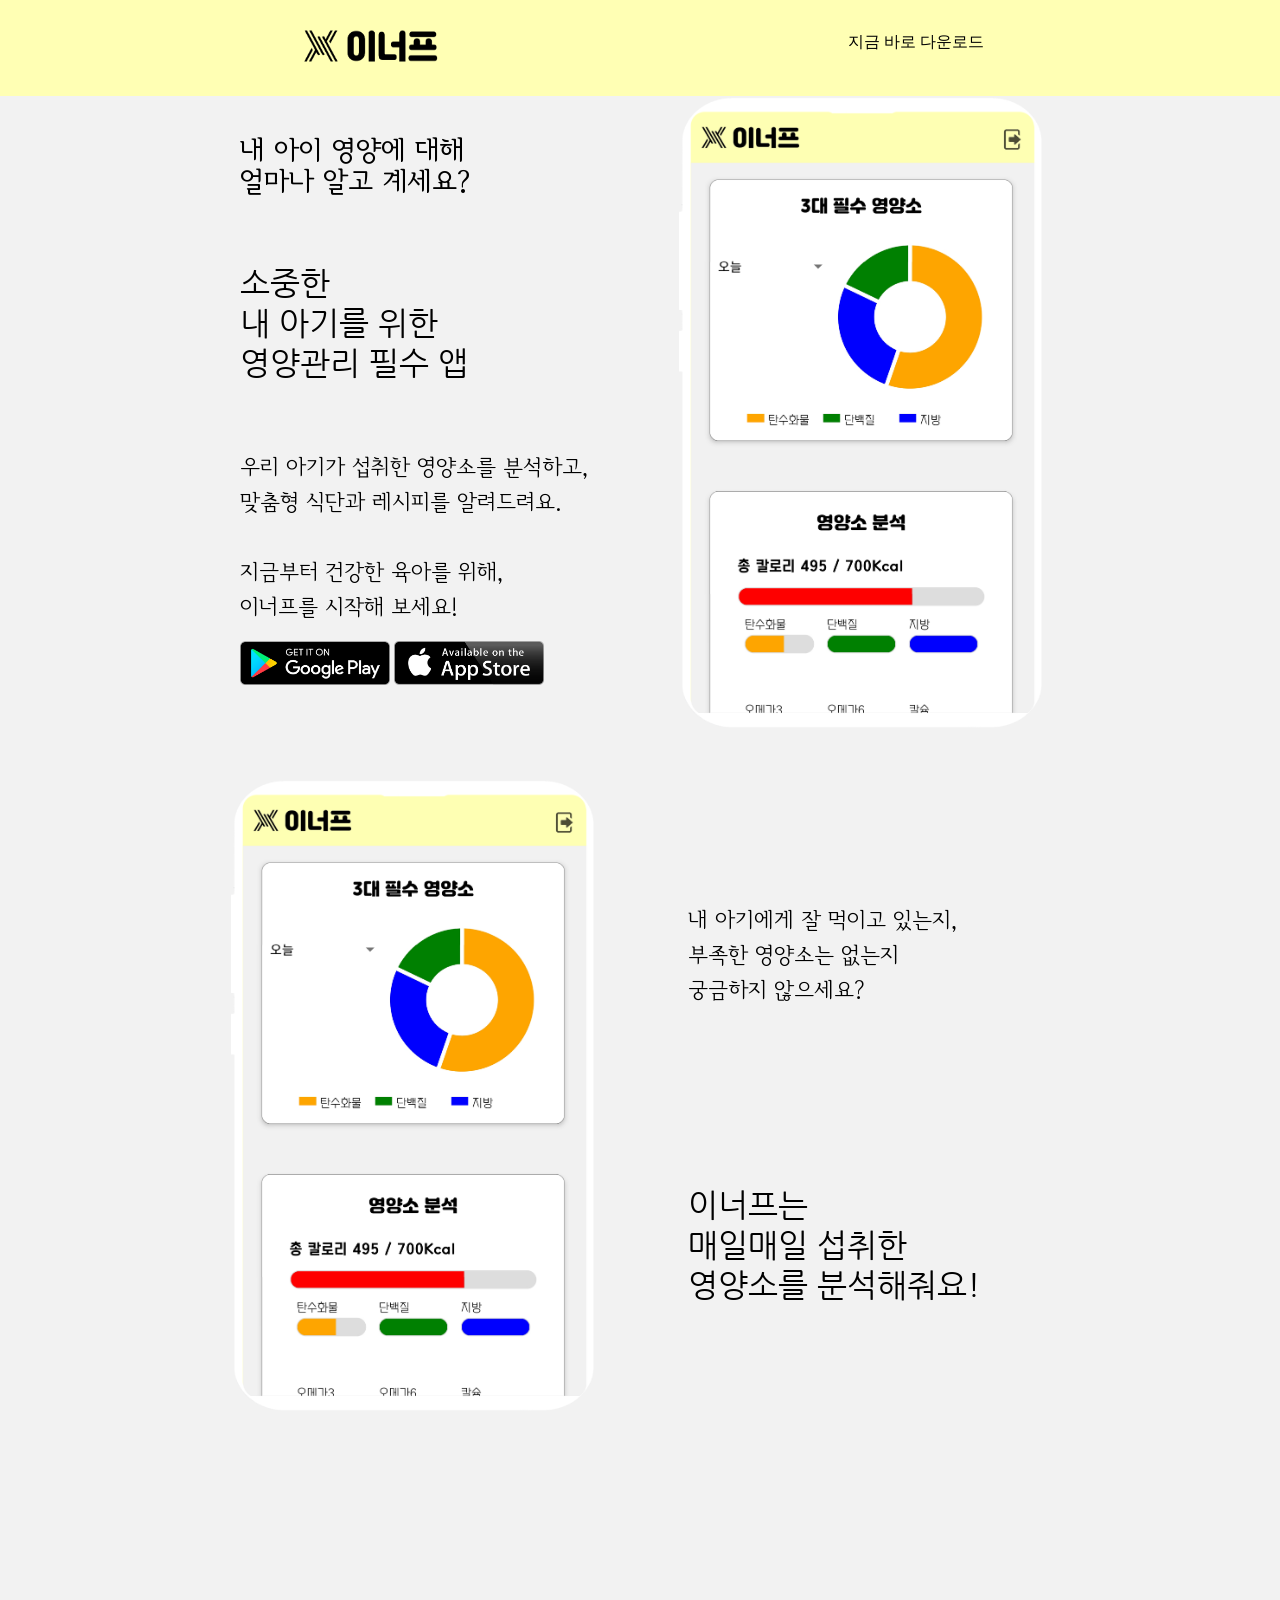
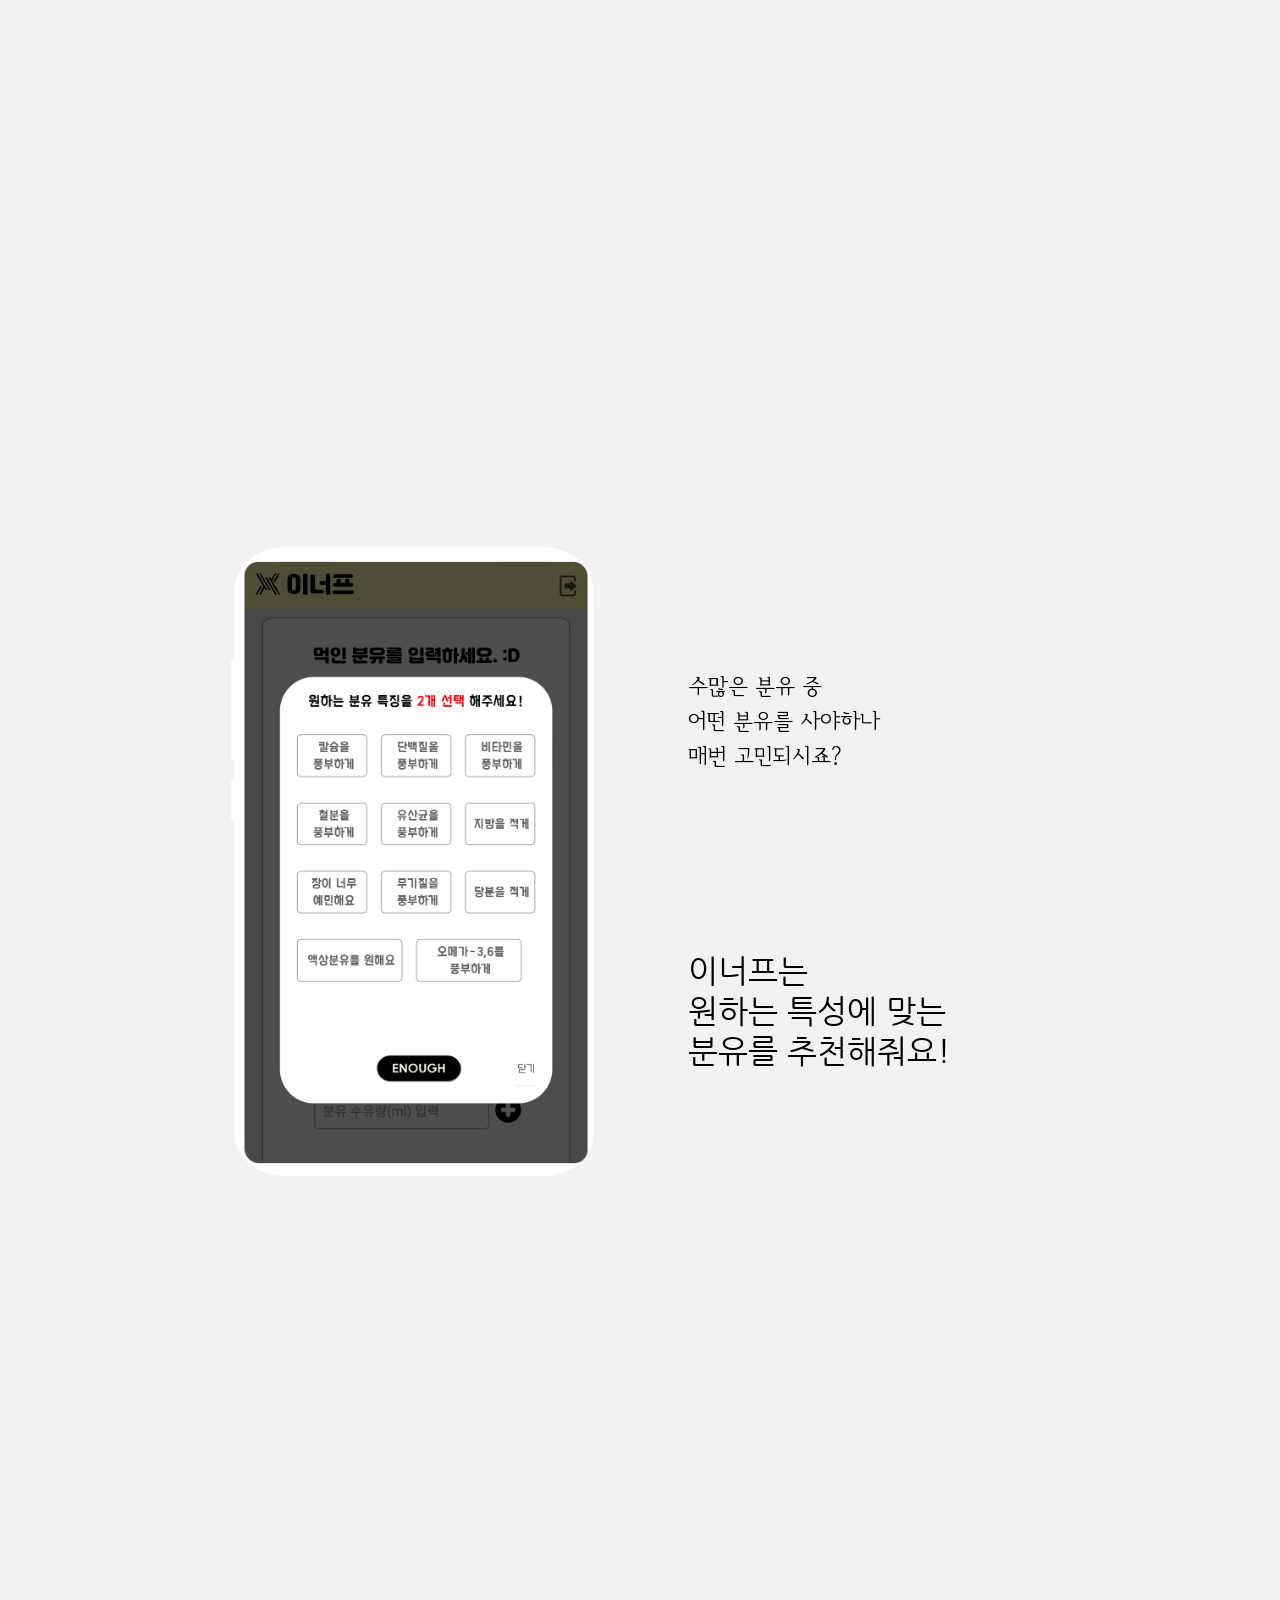
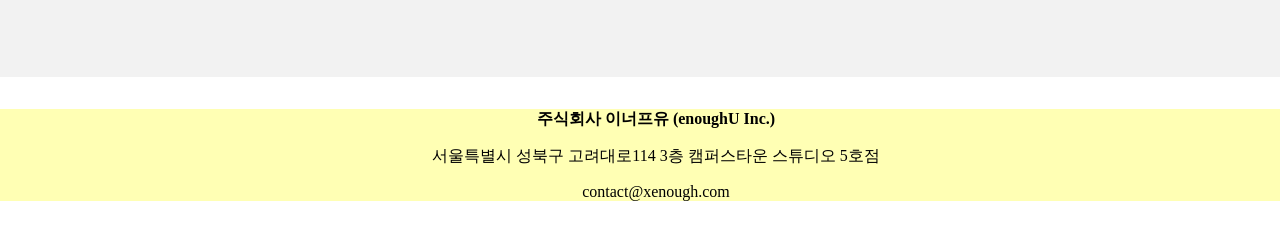
==== index.html @ 907d7fcf "수정본" ====
<!DOCTYPE html>
<html lang="ko">

<head>
  <meta charset="UTF-8" />
  <meta name="viewport" content="width=device-width, initial-scale=1.0" />
  <link rel="stylesheet" href="/styles/styles/css" />
  <title>이너프</title>
  <meta name="description" content="소중한 내 아기를 위한 영양관리 필수 앱" />
  <script type="text/javascript" src="js/index.js" defer></script>
  <link rel="stylesheet" href="styles/styles.css">
  <link rel="preconnect" href="https://fonts.gstatic.com">
  <link href="https://fonts.googleapis.com/css2?family=Nanum+Gothic:wght@400;700;800&display=swap" rel="stylesheet">
</head>

<body>
  <div class="wrapper">
    <div class="main_logo">
      <a href="https://enough.app.link/1Aqp9ZG6rbb" target="_blank">
        <img src="images/마크.png" alt="main-logo" class="main_logo_image">
      </a>
    </div>
    <nav class="main_menu">
      <ul>
        <li><a href="https://enough.app.link/1Aqp9ZG6rbb" target="_blank" class="main_menu_link">지금 바로 다운로드</a></li>
      </ul>
    </nav>
  </div>
  <section class="main_content">
    <div class="container">
      <div class="intro scroll-content visible">
        <div class="intro_left box">
          <p class="text_center"><span class="font_size_M">내 아이 영양에 대해<br>얼마나 알고 계세요?</span></p>
          <p><br></p>
          <p class="text_center"><span class="font_jalnan">소중한<br>내 아기를 위한<br>영양관리 필수 앱</span></p>
          <p><br></p>
          <p class="text_center"><span class="font_size_L">우리 아기가 섭취한 영양소를 분석하고,<br>맞춤형 식단과 레시피를 알려드려요.<br><br> 지금부터 건강한
              육아를
              위해,<br>이너프를 시작해 보세요!</span></p>
          <ul class="download_link">
            <li><a href="https://enough.app.link/1Aqp9ZG6rbb" target="_blank"><img class="android"
                  src="images/안드로이드 앱스토어.png" alt=""></a></li>
            <li><a href="https://enough.app.link/1Aqp9ZG6rbb" target="_blank"><img class="ios" src="images/iOS 앱스토어.png"
                  alt=""></a></li>
          </ul>
        </div>
        <div class="intro_right img_height box">
          <img src="images/1,2page.png" alt="">
        </div>
      </div>
      <div class="nutrients scroll-content">
        <div class="nutrients_left img_height box">
          <img src="images/1,2page.png" alt="">
        </div>
        <div class="nutrients_right box">
          <div class="upper_text">
            <p class="text_center"><span class="font_size_L">내 아기에게 잘 먹이고 있는지,<br>부족한 영양소는 없는지<br>궁금하지 않으세요?</span></p>
          </div>
          <p><br></p>
          <div class="lower_text">
            <p class="text_center"><span class="font_jalnan">이너프는<br>매일매일 섭취한<br>영양소를 분석해줘요!</span></p>
          </div>
        </div>
      </div>
      <div class="ingredient scroll-content">
        <div class="ingredient_left box">
          <div class="upper_text">
            <p class="text_center"><span class="font_size_L">아기마다<br>영양상태, 알레르기 재료,<br>좋아하고 싫어하는 재료는<br>다 다르죠?</span>
            </p>
          </div>
          <p><br></p>
          <div class="lower_text box">
            <p class="text_center"><span class="font_jalnan">이너프는<br>내 아기 취향과<br>영양상태에 맞는<br>이유식을 추천해줘요!</span></p>
          </div>
        </div>
        <div class="ingredient_right img_height box">
          <img src="images/3page.png" alt="">
        </div>
      </div>
      <div class="powder scroll-content">
        <div class="powder_left img_height box">
          <img src="images/4page.png" alt="">
        </div>
        <div class="powder_right box">
          <div class="upper_text">
            <p class="text_center"><span class="font_size_L">수많은 분유 중<br>어떤 분유를 사야하나<br>매번 고민되시죠?</span></p>
          </div>
          <p><br></p>
          <div class="lower_text">
            <p class="text_center"><span class="font_jalnan">이너프는<br>원하는 특성에 맞는<br>분유를 추천해줘요!</span></p>
          </div>
        </div>
      </div>
      <div class="recipe scroll-content">
        <div class="recipe_left box">
          <div class="upper_text">
            <p class="text_center"><span class="font_size_L">이유식을 직접 만들고 싶은데...<br>매 끼니마다 레시피 찾기 힘드시죠?</span></p>
          </div>
          <p><br></p>
          <div class="lower_text">
            <p class="text_center"><span class="font_jalnan">이너프는<br>영양만점 이유식<br>레시피를 알려줘요!</span></p>
          </div>
        </div>
        <div class="recipe_right img_height box">
          <img src="images/5page.png" alt="">
        </div>
      </div>
      <div class="inform scroll-content">
        <div class="inform_left img_height box">
          <img src="images/6page.png" alt="">
        </div>
        <div class="inform_right box">
          <div class="upper_text">
            <p class="text_center"><span class="font_size_L">필요한 육아정보 찾으러<br>여기저기 힘들게<br>검색하러 다니셨나요?</span></p>
          </div>
          <div class="lower_text">
            <p class="text_center"><span class="font_jalnan">이너프는<br>지금 나에게 필요한<br>육아정보를 알려줘요!</span></p>
          </div>
        </div>
      </div>
      <div class="share scroll-content">
        <div class="share_left box">
          <div class="upper_text">
            <p class="text_center"><span class="font_size_L">독박 육아,<br>더 이상 혼자 하지 마세요.<br>주변 사람들과 공유하세요.</span></p>
          </div>
          <div class="lower_text">
            <p class="text_center"><span class="font_jalnan">이너프는<br>주변 사람들과<br>메시지를 주고 받아요!</span></p>
          </div>
        </div>
        <div class="share_right img_height box">
          <img src="images/7page.png" alt="">
        </div>
      </div>
      <div class="last_image scroll-content">
        <img src="images/8page.png" alt="">
      </div>
    </div>
  </section>
  <footer>
    <div class="copyright">
      <p class="text_center"><span class="company">주식회사 이너프유 (enoughU Inc.)</span></p>
      <p class="text_center"><span>서울특별시 성북구 고려대로114 3층 캠퍼스타운 스튜디오 5호점</span></p>
      <p class="text_center"><span>contact@xenough.com</span></p>
    </div>
  </footer>
</body>

</html>
---- styles/styles.css ----
/* 서울한강체 M,L , 여기어때 잘난체  폰트  가져오기*/
/* @font-face {
  font-family: "SeoulHangangM";
  src: url("https://cdn.jsdelivr.net/gh/projectnoonnu/noonfonts_two@1.0/SeoulHangangM.woff")
    format("woff");
  font-weight: normal;
  font-style: normal;
} */
@font-face {
  font-family: "hangang-m";
  src: url("/fonts/SeoulHangangJungM/seoulhangangjungm.eot");
  src: url("/fonts/SeoulHangangJungM/seoulhangangjungm.eot?#iefix")
      format("embedded-opentype"),
    url("/fonts/SeoulHangangJungM/seoulhangangjungm.woff2") format("woff2"),
    url("/fonts/SeoulHangangJungM/seoulhangangjungm.woff") format("woff"),
    url("/fonts/SeoulHangangJungM/seoulhangangjungm.ttf") format("truetype"),
    url("/fonts/SeoulHangangJungM/seoulhangangjungm.svg#seoul-hangang-jung-m")
      format("svg");
  font-weight: normal;
  font-style: normal;
}
@font-face {
  font-family: "hangang-l";
  src: url("/fonts/SeoulHangangJungL/seoulhangangjungl.eot");
  src: url("/fonts/SeoulHangangJungL/seoulhangangjungl.eot?#iefix")
      format("embedded-opentype"),
    url("/fonts/SeoulHangangJungL/seoulhangangjungl.woff2") format("woff2"),
    url("/fonts/SeoulHangangJungL/seoulhangangjungl.woff") format("woff"),
    url("/fonts/SeoulHangangJungL/seoulhangangjungl.ttf") format("truetype"),
    url("/fonts/SeoulHangangJungL/seoulhangangjungl.svg#seoul-hangang-jung-l")
      format("svg");
  font-weight: normal;
  font-style: normal;
}

@font-face {
  font-family: "yg-jalnan";
  src: url("https://cdn.jsdelivr.net/gh/projectnoonnu/noonfonts_four@1.2/JalnanOTF00.woff")
    format("woff");
  font-weight: normal;
  font-style: normal;
}

body {
  margin: 0;
  padding: 0;
  box-sizing: border-box;
}

.scroll-content {
  display: flex;
  justify-content: center;
  align-items: center;
  width: 100%;
  height: 100%;
  left: 0;
  top: 0;
  opacity: 0;
  transition: all 0.5s ease-in-out;
  transform: translateY(20px);
}

.visible {
  opacity: 1;
  transform: translateY(0px);
}
/* 폰트랑 크기 지정*/

.font_size_L {
  font-family: hangang-l, "Nanum Gothic", sans-serif;
  font-size: 1.4rem;
  line-height: 35px;
}

.font_size_M {
  font-family: hangang-m, "Nanum Gothic", sans-serif;
  font-size: 1.75em;
}

.font_jalnan {
  font-family: yg-jalnan, "Nanum Gothic", sans-serif;
  font-size: 2rem;
}

section,
footer {
  background-color: rgb(242, 242, 242);
}

a:link,
:hover,
:active,
:visited {
  text-decoration: none;
  color: black;
}

/* 이미지 크기가 너무 커서 max-width, max-height 지정 */
img {
  max-width: 100%;
  max-height: 100%;
}

.upper_text {
  padding: 4em 1em 3em 1em;
}

.lower_text {
  padding: 3em 1em 3em 1em;
}

li {
  list-style: none;
}

.img_height {
  height: 635px;
  text-align: center;
}

.box {
  width: 384px;
}

/* 헤더 시작 */
.wrapper {
  width: 100%;
  display: flex;
  background-color: rgb(255, 255, 180);
  justify-content: space-between;
  padding: 1em 0 1em 0;
  position: -webkit-sticky;
  position: sticky;
  top: 0;
  z-index: 1;
}

.main_logo {
  padding: 0 0 0 18.5em;
}

.main_logo_image {
  width: 150px;
  height: 60px;
}
.main_menu {
  padding: 0 18.5em 0 0;
}
/* 헤더 끝 */

.main_content {
  width: 100%;
}

.container {
  width: 70vw;
  margin: 0 auto;
}
/* intro 시작 */

.intro {
  display: flex;
  justify-content: space-around;
}

.intro_left .text_center {
  padding: 1em 0 0 1em;
}

.download_link {
  padding-left: 1em;
  text-align: left;
}
.download_link li {
  display: inline-block;
  height: 66px;
  width: 150px;
}

/* intro end */

/* nutrients start */

.nutrients {
  margin: 3em 0 0 0;
  display: flex;
  justify-content: space-around;
}

/* nutri end */

/* ingredient start */

.ingredient {
  display: flex;
  justify-content: space-around;
  margin: 3em 0 0 0;
}

/* ingri end */

/* powder start */

.powder {
  display: flex;
  justify-content: space-around;
  margin: 3em 0 0 0;
}

/* powder end */

/* recipe start */

.recipe {
  display: flex;
  justify-content: space-around;
  margin: 3em 0 0 0;
}

/* recipe end */

/* inform start */

.inform {
  display: flex;
  justify-content: space-around;
  margin: 3em 0 0 0;
}

/* inform end */

/* share start */

.share {
  display: flex;
  justify-content: space-around;
  margin: 3em 0 0 0;
}

/* share end */

/* last_image start */

.last_image img {
  margin: 3em 0 0 0;
  border-radius: 5%;
}

/* last_image end */

/* footer start */

footer {
  background-color: rgb(255, 255, 180);
  text-align: center;
}

.copyright {
  margin: 2em 0 2em 2em;
}

.copyright .company {
  font-weight: bold;
}

/* footer end */

/* 768px screen width */

@media screen and (max-width: 768px) {
  /* header */
  .scroll-content {
    opacity: 1;
  }
  .wrapper {
    flex-direction: column;
    align-items: center;
    padding: 0;
  }

  .main_menu {
    margin: 0 auto;
    padding: 0;
  }
  .main_menu ul {
    padding-left: 0;
  }
  .main_logo {
    padding-left: 0;
  }
  /* intro */
  .intro {
    flex-direction: column;
    align-items: center;
  }

  /* nutrients */
  .nutrients {
    flex-direction: column-reverse;
    align-items: center;
  }

  /* ingredient */
  .ingredient {
    flex-direction: column;
    align-items: center;
  }

  /* powder */
  .powder {
    flex-direction: column-reverse;
    align-items: center;
  }

  /*recipe */
  .recipe {
    flex-direction: column;
    align-items: center;
  }

  /* inform */

  .inform {
    flex-direction: column-reverse;
    align-items: center;
  }

  /* share */

  .share {
    flex-direction: column;
    align-items: center;
  }
}
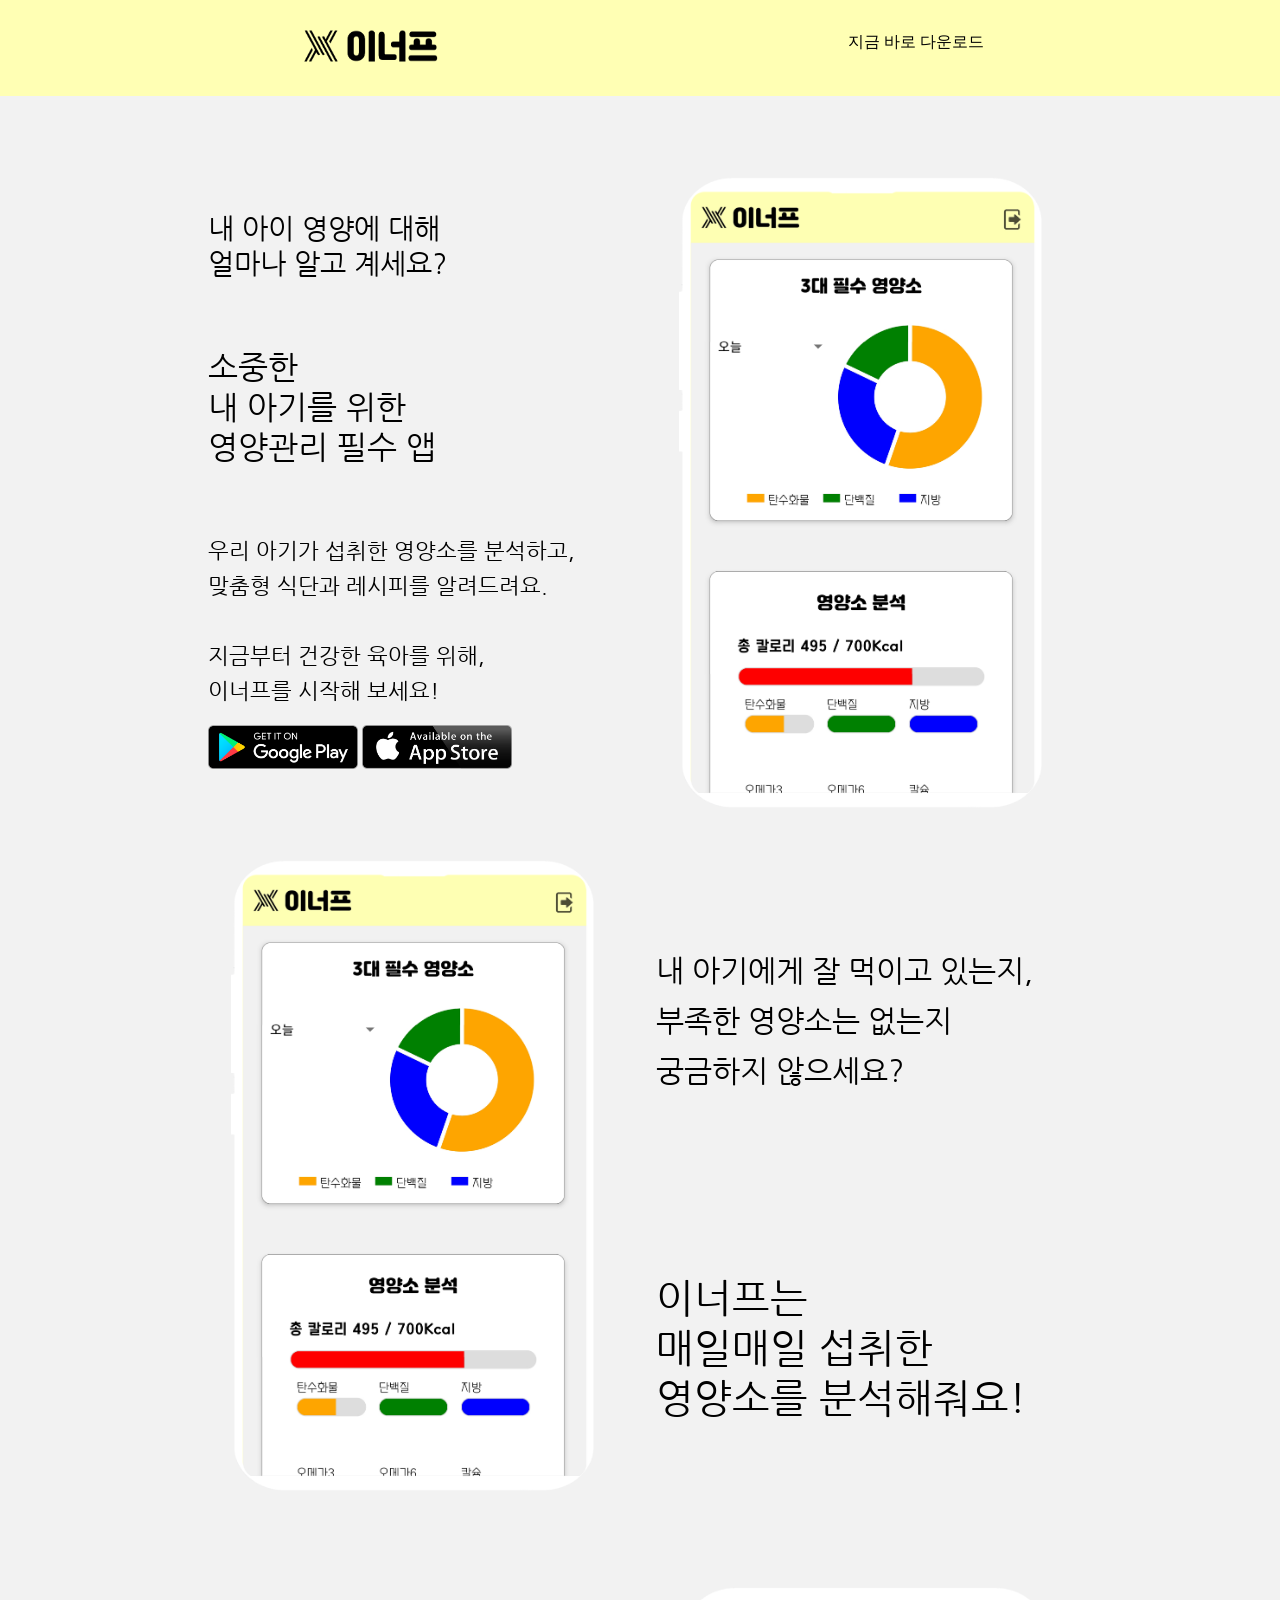
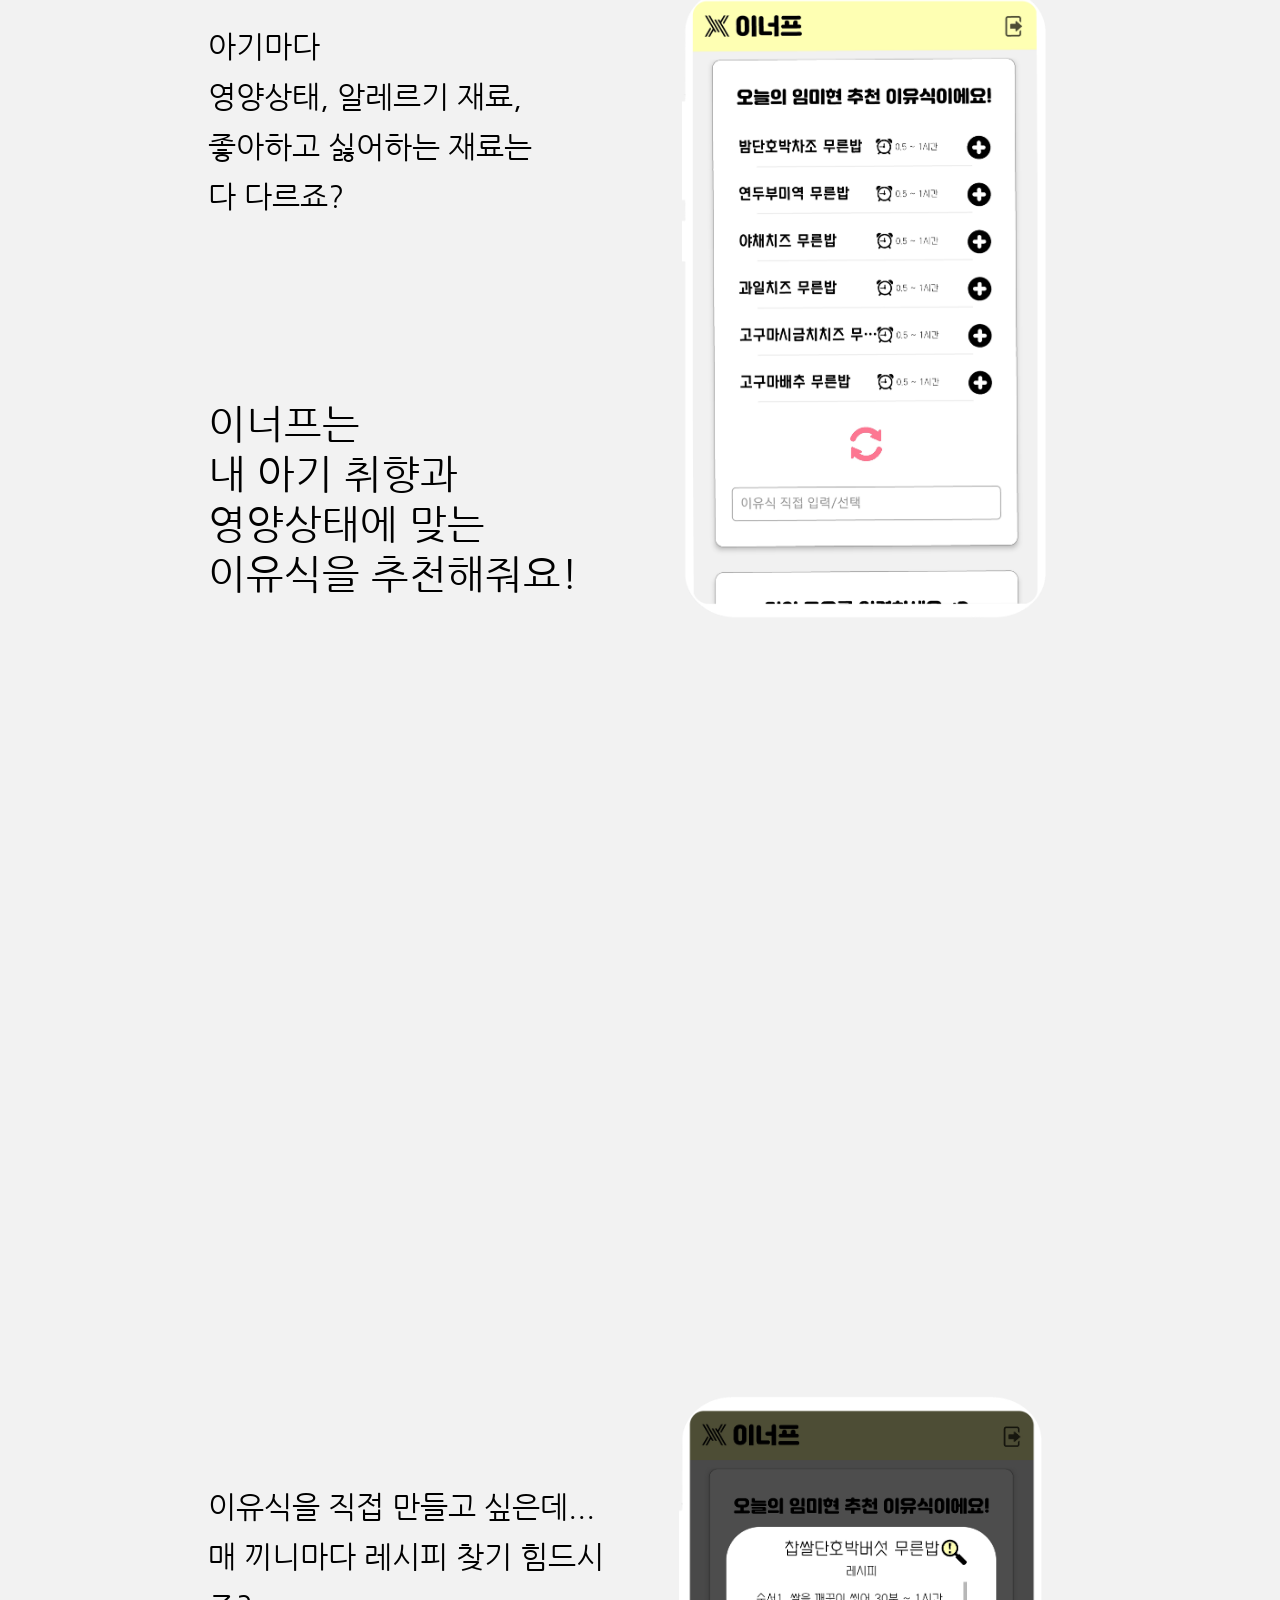
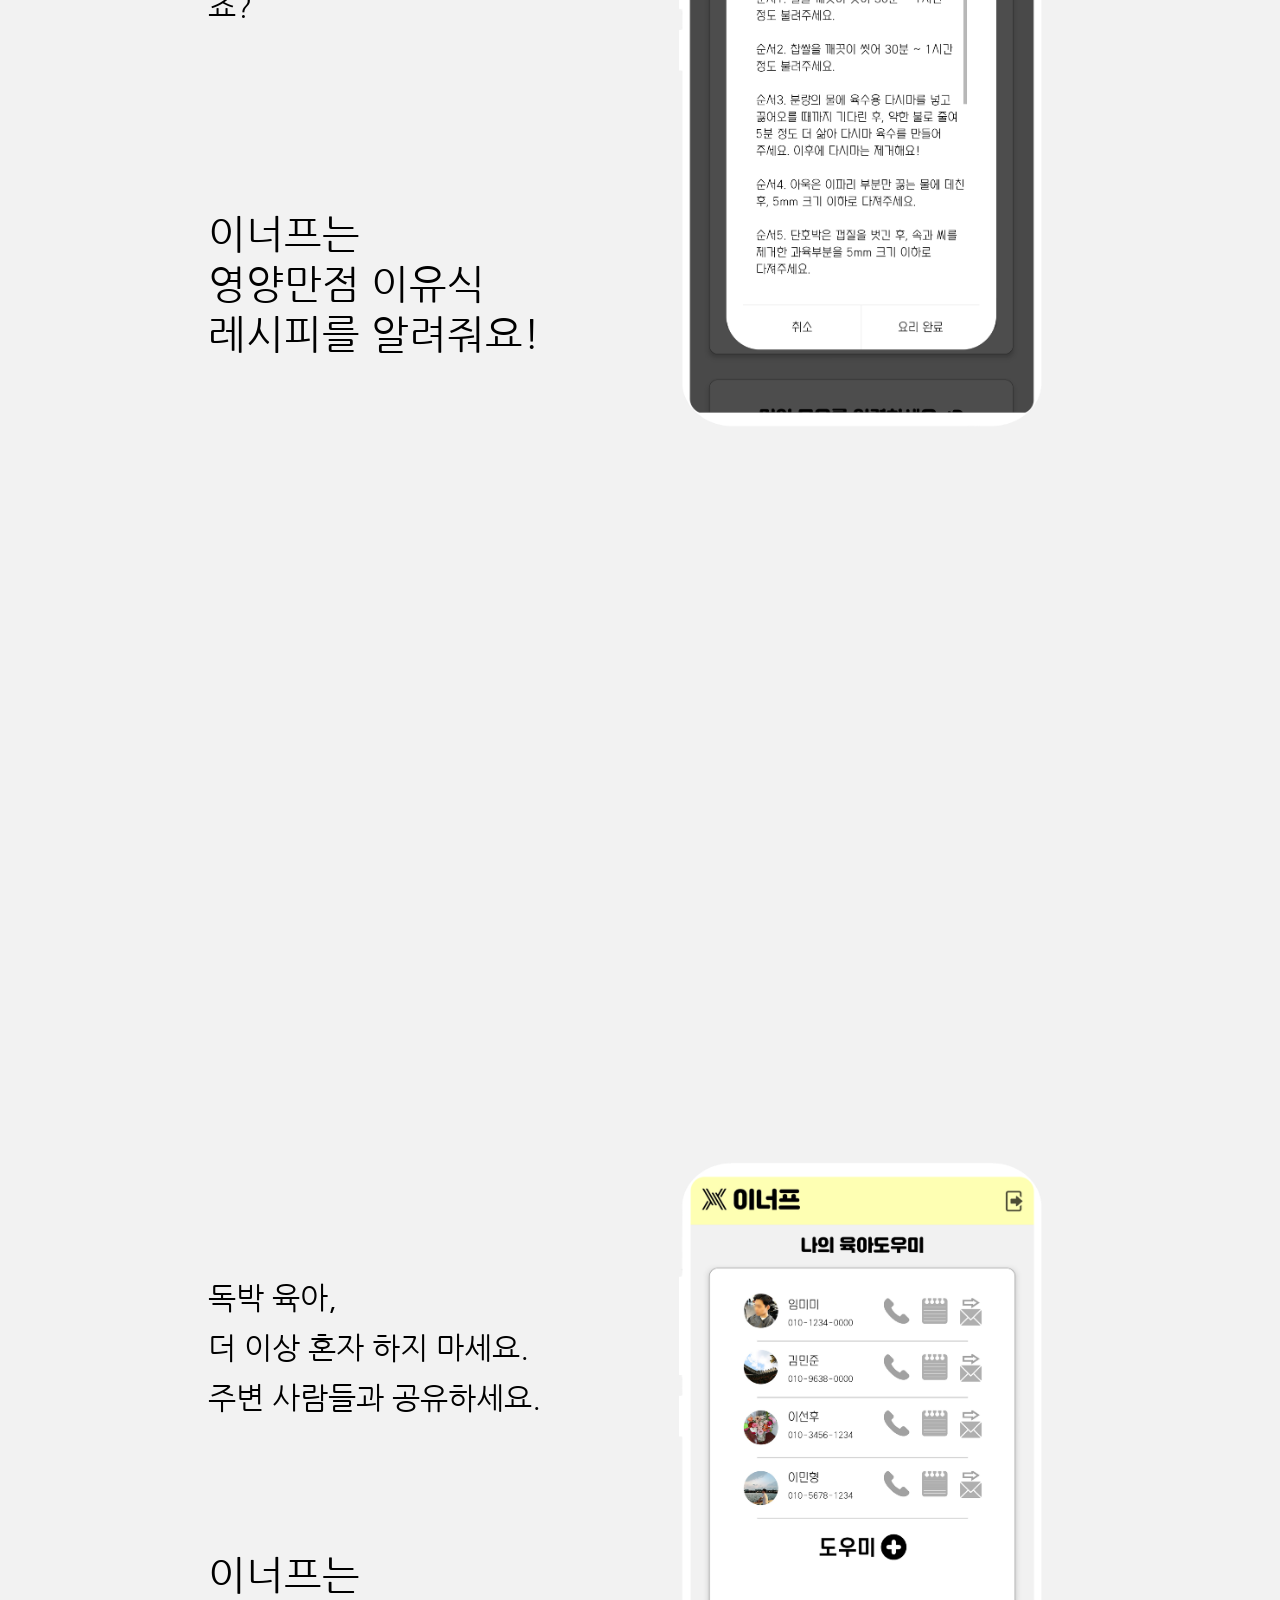
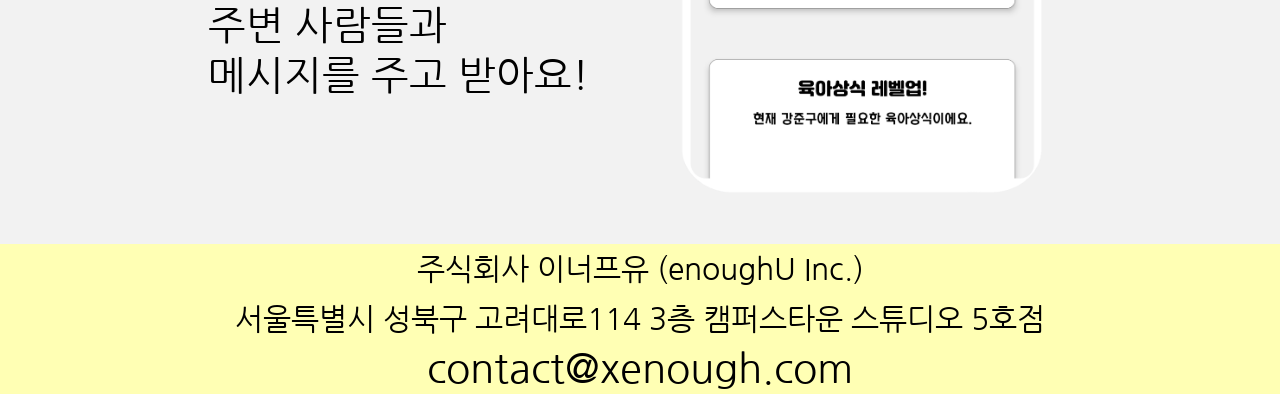
==== commit 9826ba59: "폰트 수정 및 footer 수정" ====
--- a/index.html
+++ b/index.html
@@ -32,9 +32,9 @@
         <div class="intro_left box">
           <p class="text_center"><span class="font_size_M">내 아이 영양에 대해<br>얼마나 알고 계세요?</span></p>
           <p><br></p>
-          <p class="text_center"><span class="font_jalnan">소중한<br>내 아기를 위한<br>영양관리 필수 앱</span></p>
+          <p class="text_center"><span class="font_jalnan_M">소중한<br>내 아기를 위한<br>영양관리 필수 앱</span></p>
           <p><br></p>
-          <p class="text_center"><span class="font_size_L">우리 아기가 섭취한 영양소를 분석하고,<br>맞춤형 식단과 레시피를 알려드려요.<br><br> 지금부터 건강한
+          <p class="text_center"><span class="font_size_S">우리 아기가 섭취한 영양소를 분석하고,<br>맞춤형 식단과 레시피를 알려드려요.<br><br> 지금부터 건강한
               육아를
               위해,<br>이너프를 시작해 보세요!</span></p>
           <ul class="download_link">
@@ -58,7 +58,7 @@
           </div>
           <p><br></p>
           <div class="lower_text">
-            <p class="text_center"><span class="font_jalnan">이너프는<br>매일매일 섭취한<br>영양소를 분석해줘요!</span></p>
+            <p class="text_center"><span class="font_jalnan_L">이너프는<br>매일매일 섭취한<br>영양소를 분석해줘요!</span></p>
           </div>
         </div>
       </div>
@@ -70,7 +70,7 @@
           </div>
           <p><br></p>
           <div class="lower_text box">
-            <p class="text_center"><span class="font_jalnan">이너프는<br>내 아기 취향과<br>영양상태에 맞는<br>이유식을 추천해줘요!</span></p>
+            <p class="text_center"><span class="font_jalnan_L">이너프는<br>내 아기 취향과<br>영양상태에 맞는<br>이유식을 추천해줘요!</span></p>
           </div>
         </div>
         <div class="ingredient_right img_height box">
@@ -87,7 +87,7 @@
           </div>
           <p><br></p>
           <div class="lower_text">
-            <p class="text_center"><span class="font_jalnan">이너프는<br>원하는 특성에 맞는<br>분유를 추천해줘요!</span></p>
+            <p class="text_center"><span class="font_jalnan_L">이너프는<br>원하는 특성에 맞는<br>분유를 추천해줘요!</span></p>
           </div>
         </div>
       </div>
@@ -98,7 +98,7 @@
           </div>
           <p><br></p>
           <div class="lower_text">
-            <p class="text_center"><span class="font_jalnan">이너프는<br>영양만점 이유식<br>레시피를 알려줘요!</span></p>
+            <p class="text_center"><span class="font_jalnan_L">이너프는<br>영양만점 이유식<br>레시피를 알려줘요!</span></p>
           </div>
         </div>
         <div class="recipe_right img_height box">
@@ -114,7 +114,7 @@
             <p class="text_center"><span class="font_size_L">필요한 육아정보 찾으러<br>여기저기 힘들게<br>검색하러 다니셨나요?</span></p>
           </div>
           <div class="lower_text">
-            <p class="text_center"><span class="font_jalnan">이너프는<br>지금 나에게 필요한<br>육아정보를 알려줘요!</span></p>
+            <p class="text_center"><span class="font_jalnan_L">이너프는<br>지금 나에게 필요한<br>육아정보를 알려줘요!</span></p>
           </div>
         </div>
       </div>
@@ -124,7 +124,7 @@
             <p class="text_center"><span class="font_size_L">독박 육아,<br>더 이상 혼자 하지 마세요.<br>주변 사람들과 공유하세요.</span></p>
           </div>
           <div class="lower_text">
-            <p class="text_center"><span class="font_jalnan">이너프는<br>주변 사람들과<br>메시지를 주고 받아요!</span></p>
+            <p class="text_center"><span class="font_jalnan_L">이너프는<br>주변 사람들과<br>메시지를 주고 받아요!</span></p>
           </div>
         </div>
         <div class="share_right img_height box">
@@ -138,9 +138,9 @@
   </section>
   <footer>
     <div class="copyright">
-      <p class="text_center"><span class="company">주식회사 이너프유 (enoughU Inc.)</span></p>
-      <p class="text_center"><span>서울특별시 성북구 고려대로114 3층 캠퍼스타운 스튜디오 5호점</span></p>
-      <p class="text_center"><span>contact@xenough.com</span></p>
+      <p class="footer__text"><span class="font_size_L">주식회사 이너프유 (enoughU Inc.)</span></p>
+      <p class="footer__text"><span class="font_size_L">서울특별시 성북구 고려대로114 3층 캠퍼스타운 스튜디오 5호점</span></p>
+      <p class="footer__text"><span class="font_jalnan_L">contact@xenough.com</span></p>
     </div>
   </footer>
 </body>
--- a/styles/styles.css
+++ b/styles/styles.css
@@ -1,12 +1,12 @@
 /* 서울한강체 M,L , 여기어때 잘난체  폰트  가져오기*/
-/* @font-face {
+@font-face {
   font-family: "SeoulHangangM";
   src: url("https://cdn.jsdelivr.net/gh/projectnoonnu/noonfonts_two@1.0/SeoulHangangM.woff")
     format("woff");
   font-weight: normal;
   font-style: normal;
-} */
-@font-face {
+}
+/* @font-face {
   font-family: "hangang-m";
   src: url("/fonts/SeoulHangangJungM/seoulhangangjungm.eot");
   src: url("/fonts/SeoulHangangJungM/seoulhangangjungm.eot?#iefix")
@@ -31,7 +31,7 @@
       format("svg");
   font-weight: normal;
   font-style: normal;
-}
+} */
 
 @font-face {
   font-family: "yg-jalnan";
@@ -66,24 +66,34 @@
 }
 /* 폰트랑 크기 지정*/
 
-.font_size_L {
-  font-family: hangang-l, "Nanum Gothic", sans-serif;
+.font_size_S {
+  font-family: SeoulHangangM, "Nanum Gothic", sans-serif;
   font-size: 1.4rem;
   line-height: 35px;
 }
 
 .font_size_M {
-  font-family: hangang-m, "Nanum Gothic", sans-serif;
+  font-family: SeoulHangangM, "Nanum Gothic", sans-serif;
   font-size: 1.75em;
 }
 
-.font_jalnan {
+.font_jalnan_M {
   font-family: yg-jalnan, "Nanum Gothic", sans-serif;
   font-size: 2rem;
 }
 
-section,
-footer {
+.font_jalnan_L {
+  font-family: yg-jalnan, "Nanum Gothic", sans-serif;
+  font-size: 2.5rem;
+}
+
+.font_size_L {
+  font-family: SeoulHangangM, "Nanum Gothic", sans-serif;
+  font-size: 1.875em;
+  line-height: 50px;
+}
+
+section {
   background-color: rgb(242, 242, 242);
 }
 
@@ -119,7 +129,7 @@
 }
 
 .box {
-  width: 384px;
+  width: 455px;
 }
 
 /* 헤더 시작 */
@@ -161,6 +171,7 @@
 .intro {
   display: flex;
   justify-content: space-around;
+  padding-top: 5em;
 }
 
 .intro_left .text_center {
@@ -250,19 +261,14 @@
 
 /* footer start */
 
-footer {
+.copyright {
   background-color: rgb(255, 255, 180);
   text-align: center;
 }
 
-.copyright {
-  margin: 2em 0 2em 2em;
-}
-
-.copyright .company {
-  font-weight: bold;
-}
-
+.footer__text {
+  margin: 0;
+}
 /* footer end */
 
 /* 768px screen width */
